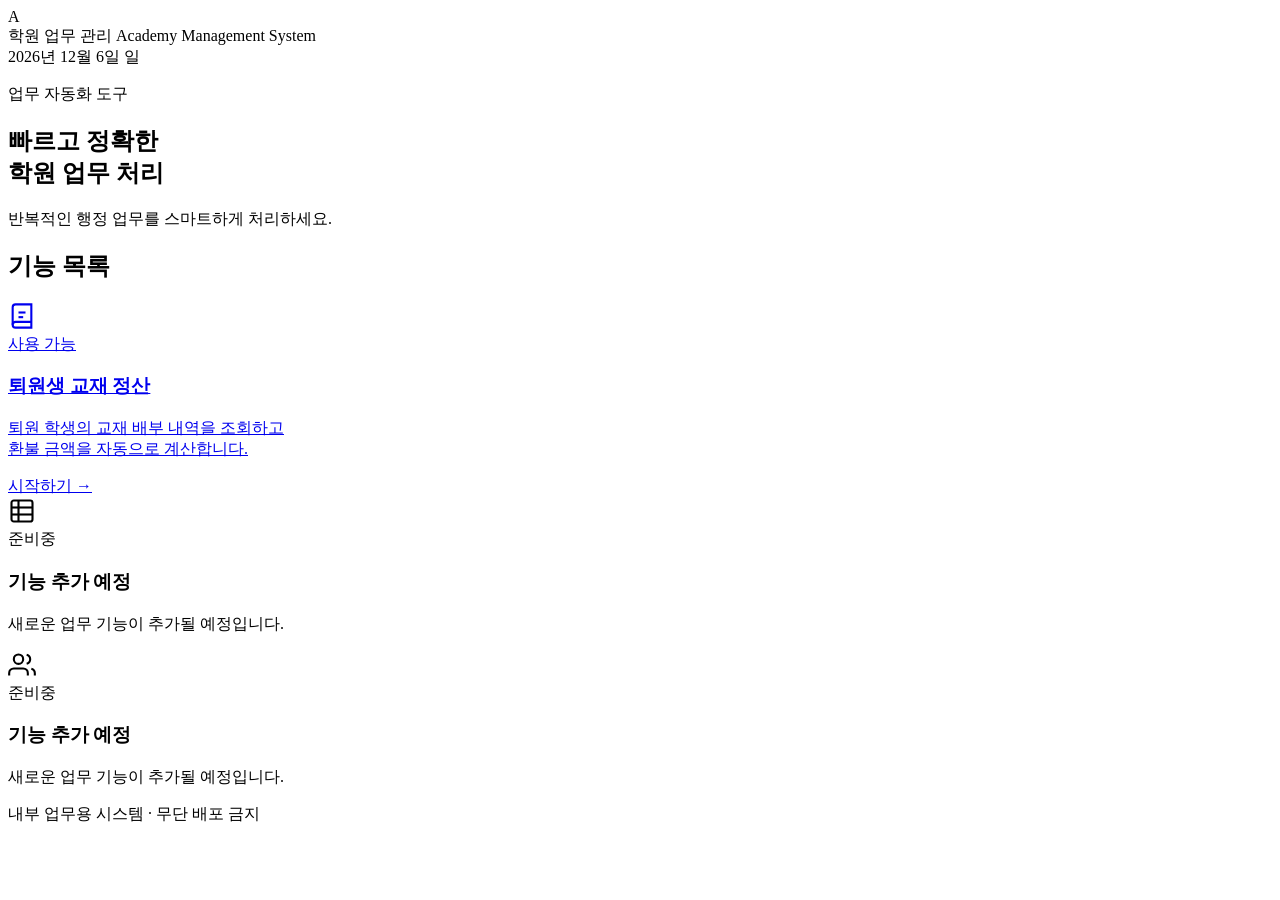
==== index.html @ 639fd19e "Rename index_1.html to index.html" ====
<!DOCTYPE html>
<html lang="ko">
<head>
  <meta charset="UTF-8">
  <meta name="viewport" content="width=device-width, initial-scale=1.0">
  <title>학원 업무 관리 시스템</title>
  <link rel="stylesheet" href="css/style.css">
  <link href="https://fonts.googleapis.com/css2?family=Noto+Sans+KR:wght@300;400;500;700&family=Playfair+Display:wght@700&display=swap" rel="stylesheet">
</head>
<body class="landing-body">

  <div class="bg-grid"></div>

  <header class="main-header">
    <div class="header-inner">
      <div class="logo">
        <div class="logo-mark">A</div>
        <div class="logo-text-wrap">
          <span class="logo-title">학원 업무 관리</span>
          <span class="logo-sub">Academy Management System</span>
        </div>
      </div>
      <div class="header-right">
        <span class="header-date" id="currentDate"></span>
      </div>
    </div>
  </header>

  <main class="landing-main">
    <section class="hero">
      <p class="hero-eyebrow">업무 자동화 도구</p>
      <h1 class="hero-title">빠르고 정확한<br>학원 업무 처리</h1>
      <p class="hero-desc">반복적인 행정 업무를 스마트하게 처리하세요.</p>
    </section>

    <section class="features-section">
      <h2 class="section-label">기능 목록</h2>
      <div class="features-grid">

        <!-- 퇴원생 교재 정산 -->
        <a href="settlement.html" class="feature-card">
          <div class="card-accent"></div>
          <div class="card-header">
            <div class="card-icon-wrap">
              <svg width="28" height="28" viewBox="0 0 24 24" fill="none" stroke="currentColor" stroke-width="1.8">
                <path d="M4 19.5A2.5 2.5 0 0 1 6.5 17H20"/>
                <path d="M6.5 2H20v20H6.5A2.5 2.5 0 0 1 4 19.5v-15A2.5 2.5 0 0 1 6.5 2z"/>
                <line x1="9" y1="9" x2="15" y2="9"/>
                <line x1="9" y1="13" x2="13" y2="13"/>
              </svg>
            </div>
            <span class="card-status active">사용 가능</span>
          </div>
          <div class="card-body">
            <h3 class="card-title">퇴원생 교재 정산</h3>
            <p class="card-desc">퇴원 학생의 교재 배부 내역을 조회하고<br>환불 금액을 자동으로 계산합니다.</p>
          </div>
          <div class="card-footer">
            <span class="card-link">시작하기 <span class="arrow">→</span></span>
          </div>
        </a>

        <!-- Coming Soon 1 -->
        <div class="feature-card disabled">
          <div class="card-header">
            <div class="card-icon-wrap muted">
              <svg width="28" height="28" viewBox="0 0 24 24" fill="none" stroke="currentColor" stroke-width="1.8">
                <rect x="3" y="3" width="18" height="18" rx="2" ry="2"/>
                <line x1="3" y1="9" x2="21" y2="9"/>
                <line x1="3" y1="15" x2="21" y2="15"/>
                <line x1="9" y1="3" x2="9" y2="21"/>
              </svg>
            </div>
            <span class="card-status coming">준비중</span>
          </div>
          <div class="card-body">
            <h3 class="card-title muted">기능 추가 예정</h3>
            <p class="card-desc muted">새로운 업무 기능이 추가될 예정입니다.</p>
          </div>
        </div>

        <!-- Coming Soon 2 -->
        <div class="feature-card disabled">
          <div class="card-header">
            <div class="card-icon-wrap muted">
              <svg width="28" height="28" viewBox="0 0 24 24" fill="none" stroke="currentColor" stroke-width="1.8">
                <path d="M17 21v-2a4 4 0 0 0-4-4H5a4 4 0 0 0-4 4v2"/>
                <circle cx="9" cy="7" r="4"/>
                <path d="M23 21v-2a4 4 0 0 0-3-3.87"/>
                <path d="M16 3.13a4 4 0 0 1 0 7.75"/>
              </svg>
            </div>
            <span class="card-status coming">준비중</span>
          </div>
          <div class="card-body">
            <h3 class="card-title muted">기능 추가 예정</h3>
            <p class="card-desc muted">새로운 업무 기능이 추가될 예정입니다.</p>
          </div>
        </div>

      </div>
    </section>
  </main>

  <footer class="main-footer">
    <p>내부 업무용 시스템 · 무단 배포 금지</p>
  </footer>

  <script>
    const now = new Date();
    document.getElementById('currentDate').textContent =
      now.toLocaleDateString('ko-KR', { year: 'numeric', month: 'long', day: 'numeric', weekday: 'short' });
  </script>
</body>
</html>
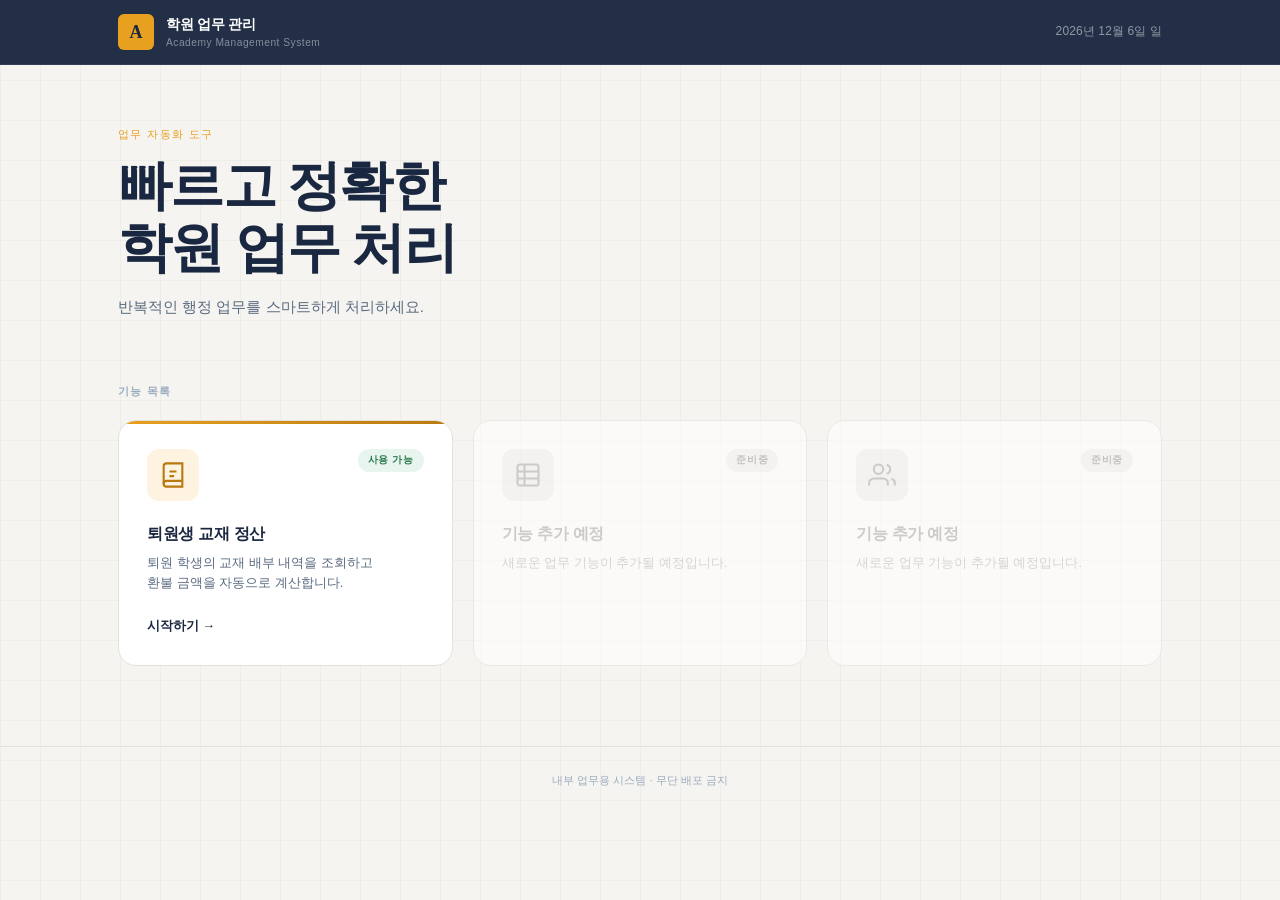
==== commit c98b5940: "Update index.html" ====
--- a/index.html
+++ b/index.html
@@ -4,7 +4,7 @@
   <meta charset="UTF-8">
   <meta name="viewport" content="width=device-width, initial-scale=1.0">
   <title>학원 업무 관리 시스템</title>
-  <link rel="stylesheet" href="css/style.css">
+  <link rel="stylesheet" href="style.css">
   <link href="https://fonts.googleapis.com/css2?family=Noto+Sans+KR:wght@300;400;500;700&family=Playfair+Display:wght@700&display=swap" rel="stylesheet">
 </head>
 <body class="landing-body">
--- a/style.css
+++ b/style.css
@@ -0,0 +1,825 @@
+/* ─────────────────────────────────────────
+   CSS Variables & Reset
+───────────────────────────────────────── */
+:root {
+  --bg:          #f5f4f0;
+  --surface:     #ffffff;
+  --border:      #e2e0da;
+  --border-dark: #c8c5bc;
+
+  --navy:        #1a2740;
+  --navy-mid:    #2e3f5c;
+  --navy-light:  #4a6080;
+
+  --amber:       #e8a020;
+  --amber-light: #fdf3e0;
+  --amber-dark:  #b87a10;
+
+  --green:       #2d7a4f;
+  --green-light: #e8f5ee;
+  --red:         #c0392b;
+  --red-light:   #fdecea;
+
+  --text-primary:   #1a2740;
+  --text-secondary: #5a6a80;
+  --text-muted:     #9aacbf;
+
+  --radius-sm: 6px;
+  --radius:    12px;
+  --radius-lg: 18px;
+
+  --shadow-sm: 0 1px 4px rgba(26,39,64,0.07);
+  --shadow:    0 4px 16px rgba(26,39,64,0.10);
+  --shadow-lg: 0 8px 32px rgba(26,39,64,0.14);
+
+  --font-body:    'Noto Sans KR', sans-serif;
+  --font-display: 'Playfair Display', Georgia, serif;
+}
+
+*, *::before, *::after { box-sizing: border-box; margin: 0; padding: 0; }
+
+html { font-size: 15px; }
+
+body {
+  font-family: var(--font-body);
+  background: var(--bg);
+  color: var(--text-primary);
+  line-height: 1.6;
+  min-height: 100vh;
+}
+
+a { text-decoration: none; color: inherit; }
+
+/* ─────────────────────────────────────────
+   BG Grid Pattern
+───────────────────────────────────────── */
+.bg-grid {
+  position: fixed;
+  inset: 0;
+  pointer-events: none;
+  z-index: 0;
+  background-image:
+    linear-gradient(rgba(26,39,64,0.03) 1px, transparent 1px),
+    linear-gradient(90deg, rgba(26,39,64,0.03) 1px, transparent 1px);
+  background-size: 40px 40px;
+}
+
+/* ─────────────────────────────────────────
+   Header
+───────────────────────────────────────── */
+.main-header {
+  position: sticky;
+  top: 0;
+  z-index: 100;
+  background: rgba(26,39,64,0.96);
+  backdrop-filter: blur(12px);
+  border-bottom: 1px solid rgba(255,255,255,0.08);
+}
+
+.header-inner {
+  max-width: 1100px;
+  margin: 0 auto;
+  padding: 0 28px;
+  height: 64px;
+  display: flex;
+  align-items: center;
+  justify-content: space-between;
+}
+
+.logo { display: flex; align-items: center; gap: 12px; }
+
+.logo-mark {
+  width: 36px; height: 36px;
+  background: var(--amber);
+  border-radius: var(--radius-sm);
+  display: flex; align-items: center; justify-content: center;
+  font-family: var(--font-display);
+  font-size: 18px;
+  font-weight: 700;
+  color: var(--navy);
+  flex-shrink: 0;
+}
+
+.logo-title {
+  font-size: 0.95rem;
+  font-weight: 700;
+  color: #fff;
+  letter-spacing: -0.02em;
+  display: block;
+}
+
+.logo-sub {
+  font-size: 0.68rem;
+  color: rgba(255,255,255,0.45);
+  letter-spacing: 0.05em;
+  display: block;
+  margin-top: -1px;
+}
+
+.header-date {
+  font-size: 0.8rem;
+  color: rgba(255,255,255,0.5);
+  letter-spacing: 0.01em;
+}
+
+.header-right { display: flex; align-items: center; gap: 16px; }
+
+.btn-back {
+  display: flex;
+  align-items: center;
+  gap: 6px;
+  padding: 7px 14px;
+  border-radius: var(--radius-sm);
+  background: rgba(255,255,255,0.08);
+  color: rgba(255,255,255,0.7);
+  font-size: 0.8rem;
+  font-family: var(--font-body);
+  border: none;
+  cursor: pointer;
+  transition: background 0.2s, color 0.2s;
+}
+.btn-back:hover { background: rgba(255,255,255,0.14); color: #fff; }
+
+/* ─────────────────────────────────────────
+   Landing Page
+───────────────────────────────────────── */
+.landing-body { background: var(--bg); }
+
+.landing-main {
+  position: relative;
+  z-index: 1;
+  max-width: 1100px;
+  margin: 0 auto;
+  padding: 60px 28px 80px;
+}
+
+/* Hero */
+.hero { margin-bottom: 64px; }
+
+.hero-eyebrow {
+  font-size: 0.75rem;
+  font-weight: 500;
+  letter-spacing: 0.12em;
+  text-transform: uppercase;
+  color: var(--amber);
+  margin-bottom: 12px;
+}
+
+.hero-title {
+  font-family: var(--font-display);
+  font-size: clamp(2.4rem, 5vw, 3.6rem);
+  font-weight: 700;
+  line-height: 1.15;
+  color: var(--navy);
+  letter-spacing: -0.03em;
+  margin-bottom: 16px;
+}
+
+.hero-desc {
+  font-size: 1rem;
+  color: var(--text-secondary);
+  font-weight: 300;
+}
+
+/* Features */
+.section-label {
+  font-size: 0.72rem;
+  font-weight: 700;
+  letter-spacing: 0.12em;
+  text-transform: uppercase;
+  color: var(--text-muted);
+  margin-bottom: 20px;
+}
+
+.features-grid {
+  display: grid;
+  grid-template-columns: repeat(auto-fill, minmax(300px, 1fr));
+  gap: 20px;
+}
+
+.feature-card {
+  position: relative;
+  background: var(--surface);
+  border: 1px solid var(--border);
+  border-radius: var(--radius-lg);
+  padding: 28px;
+  display: flex;
+  flex-direction: column;
+  gap: 20px;
+  overflow: hidden;
+  transition: transform 0.2s, box-shadow 0.2s, border-color 0.2s;
+  cursor: pointer;
+}
+
+.feature-card:not(.disabled):hover {
+  transform: translateY(-3px);
+  box-shadow: var(--shadow-lg);
+  border-color: var(--amber);
+}
+
+.feature-card.disabled {
+  cursor: default;
+  opacity: 0.55;
+}
+
+.card-accent {
+  position: absolute;
+  top: 0; left: 0; right: 0;
+  height: 3px;
+  background: linear-gradient(90deg, var(--amber), var(--amber-dark));
+  border-radius: var(--radius-lg) var(--radius-lg) 0 0;
+}
+
+.card-header { display: flex; align-items: flex-start; justify-content: space-between; }
+
+.card-icon-wrap {
+  width: 52px; height: 52px;
+  background: var(--amber-light);
+  border-radius: var(--radius);
+  display: flex; align-items: center; justify-content: center;
+  color: var(--amber-dark);
+}
+
+.card-icon-wrap.muted { background: #f0f0f0; color: #aaa; }
+
+.card-status {
+  font-size: 0.68rem;
+  font-weight: 700;
+  letter-spacing: 0.06em;
+  text-transform: uppercase;
+  padding: 3px 10px;
+  border-radius: 20px;
+}
+
+.card-status.active { background: var(--green-light); color: var(--green); }
+.card-status.coming { background: #f0f0f0; color: #999; }
+
+.card-title {
+  font-size: 1.05rem;
+  font-weight: 700;
+  letter-spacing: -0.02em;
+  margin-bottom: 6px;
+}
+.card-title.muted { color: #aaa; }
+
+.card-desc { font-size: 0.85rem; color: var(--text-secondary); line-height: 1.6; }
+.card-desc.muted { color: #bbb; }
+
+.card-footer { margin-top: auto; }
+
+.card-link {
+  font-size: 0.85rem;
+  font-weight: 600;
+  color: var(--navy);
+}
+
+.card-link .arrow {
+  display: inline-block;
+  transition: transform 0.2s;
+}
+.feature-card:hover .arrow { transform: translateX(4px); }
+
+/* Footer */
+.main-footer {
+  position: relative; z-index: 1;
+  text-align: center;
+  padding: 24px;
+  font-size: 0.75rem;
+  color: var(--text-muted);
+  border-top: 1px solid var(--border);
+}
+
+/* ─────────────────────────────────────────
+   Settlement Page
+───────────────────────────────────────── */
+.settlement-body { background: var(--bg); }
+
+.settlement-main {
+  position: relative; z-index: 1;
+  max-width: 900px;
+  margin: 0 auto;
+  padding: 40px 28px 80px;
+}
+
+/* Page Title */
+.page-title-bar { margin-bottom: 36px; }
+.page-eyebrow {
+  font-size: 0.72rem;
+  font-weight: 700;
+  letter-spacing: 0.1em;
+  text-transform: uppercase;
+  color: var(--amber);
+  margin-bottom: 6px;
+}
+.page-title {
+  font-family: var(--font-display);
+  font-size: 1.9rem;
+  font-weight: 700;
+  letter-spacing: -0.03em;
+  color: var(--navy);
+}
+
+/* Settings Panel */
+.settings-panel {
+  background: var(--surface);
+  border: 1px solid var(--border);
+  border-radius: var(--radius);
+  margin-bottom: 28px;
+  overflow: hidden;
+}
+
+.settings-toggle {
+  width: 100%;
+  padding: 16px 20px;
+  display: flex;
+  align-items: center;
+  justify-content: space-between;
+  background: none;
+  border: none;
+  cursor: pointer;
+  font-family: var(--font-body);
+  font-size: 0.85rem;
+  font-weight: 600;
+  color: var(--text-secondary);
+  transition: background 0.15s;
+}
+.settings-toggle:hover { background: var(--bg); }
+
+.settings-toggle-icon { transition: transform 0.2s; }
+.settings-toggle.open .settings-toggle-icon { transform: rotate(180deg); }
+
+.settings-body {
+  padding: 20px;
+  border-top: 1px solid var(--border);
+  display: none;
+}
+.settings-body.open { display: block; }
+
+.settings-hint {
+  font-size: 0.8rem;
+  color: var(--text-muted);
+  margin-bottom: 12px;
+  line-height: 1.5;
+}
+
+.settings-hint a { color: var(--amber-dark); text-decoration: underline; }
+
+.input-group { display: flex; gap: 10px; }
+
+.input-full {
+  flex: 1;
+  padding: 10px 14px;
+  border: 1px solid var(--border);
+  border-radius: var(--radius-sm);
+  font-family: var(--font-body);
+  font-size: 0.85rem;
+  color: var(--text-primary);
+  background: var(--bg);
+  transition: border-color 0.15s;
+}
+.input-full:focus { outline: none; border-color: var(--amber); }
+
+.conn-status {
+  display: flex;
+  align-items: center;
+  gap: 6px;
+  margin-top: 10px;
+  font-size: 0.78rem;
+}
+
+.conn-dot {
+  width: 7px; height: 7px;
+  border-radius: 50%;
+  background: #ccc;
+}
+.conn-dot.connected { background: var(--green); }
+.conn-dot.error { background: var(--red); }
+
+/* Search Bar */
+.search-bar {
+  background: var(--surface);
+  border: 1px solid var(--border);
+  border-radius: var(--radius);
+  padding: 24px;
+  margin-bottom: 24px;
+  display: flex;
+  gap: 12px;
+  align-items: flex-end;
+}
+
+.form-field { flex: 1; }
+.form-label {
+  display: block;
+  font-size: 0.78rem;
+  font-weight: 600;
+  color: var(--text-secondary);
+  letter-spacing: 0.04em;
+  margin-bottom: 7px;
+}
+
+.input-main {
+  width: 100%;
+  padding: 12px 16px;
+  border: 1.5px solid var(--border);
+  border-radius: var(--radius-sm);
+  font-family: var(--font-body);
+  font-size: 1rem;
+  color: var(--text-primary);
+  background: var(--bg);
+  transition: border-color 0.15s, box-shadow 0.15s;
+}
+.input-main:focus {
+  outline: none;
+  border-color: var(--amber);
+  box-shadow: 0 0 0 3px rgba(232,160,32,0.15);
+}
+
+/* Buttons */
+.btn {
+  padding: 12px 22px;
+  border: none;
+  border-radius: var(--radius-sm);
+  font-family: var(--font-body);
+  font-size: 0.9rem;
+  font-weight: 600;
+  cursor: pointer;
+  transition: all 0.15s;
+  white-space: nowrap;
+}
+
+.btn-primary {
+  background: var(--navy);
+  color: #fff;
+}
+.btn-primary:hover { background: var(--navy-mid); }
+.btn-primary:disabled { background: #ccc; cursor: not-allowed; }
+
+.btn-amber {
+  background: var(--amber);
+  color: var(--navy);
+}
+.btn-amber:hover { background: var(--amber-dark); color: #fff; }
+
+.btn-outline {
+  background: transparent;
+  color: var(--navy);
+  border: 1.5px solid var(--border-dark);
+}
+.btn-outline:hover { border-color: var(--navy); background: var(--bg); }
+
+.btn-sm { padding: 7px 14px; font-size: 0.8rem; }
+.btn-icon { display: flex; align-items: center; gap: 6px; }
+
+/* Student Info Card */
+.student-card {
+  background: var(--surface);
+  border: 1px solid var(--border);
+  border-radius: var(--radius);
+  padding: 20px 24px;
+  margin-bottom: 24px;
+  display: none;
+}
+
+.student-card.visible { display: block; }
+
+.student-card-header {
+  display: flex;
+  align-items: center;
+  justify-content: space-between;
+  margin-bottom: 16px;
+}
+
+.student-card-title {
+  font-size: 0.78rem;
+  font-weight: 700;
+  letter-spacing: 0.08em;
+  text-transform: uppercase;
+  color: var(--text-muted);
+}
+
+.student-info-grid {
+  display: grid;
+  grid-template-columns: repeat(auto-fill, minmax(130px, 1fr));
+  gap: 12px;
+}
+
+.info-item { }
+
+.info-label {
+  font-size: 0.7rem;
+  font-weight: 600;
+  color: var(--text-muted);
+  letter-spacing: 0.05em;
+  margin-bottom: 3px;
+}
+
+.info-value {
+  font-size: 0.95rem;
+  font-weight: 600;
+  color: var(--navy);
+}
+
+.info-value.empty { color: var(--text-muted); font-weight: 400; font-style: italic; }
+
+/* Textbook Table Section */
+.section-card {
+  background: var(--surface);
+  border: 1px solid var(--border);
+  border-radius: var(--radius);
+  margin-bottom: 24px;
+  overflow: hidden;
+  display: none;
+}
+
+.section-card.visible { display: block; }
+
+.section-card-header {
+  padding: 18px 24px;
+  border-bottom: 1px solid var(--border);
+  display: flex;
+  align-items: center;
+  justify-content: space-between;
+  background: #fafaf8;
+}
+
+.section-card-title {
+  font-size: 0.9rem;
+  font-weight: 700;
+  color: var(--navy);
+  display: flex;
+  align-items: center;
+  gap: 8px;
+}
+
+.count-badge {
+  display: inline-flex;
+  align-items: center;
+  justify-content: center;
+  min-width: 22px;
+  height: 22px;
+  padding: 0 7px;
+  background: var(--navy);
+  color: #fff;
+  border-radius: 20px;
+  font-size: 0.72rem;
+  font-weight: 700;
+}
+
+/* Table */
+.table-wrap { overflow-x: auto; }
+
+.data-table {
+  width: 100%;
+  border-collapse: collapse;
+  font-size: 0.85rem;
+}
+
+.data-table th {
+  padding: 10px 14px;
+  text-align: left;
+  font-size: 0.72rem;
+  font-weight: 700;
+  letter-spacing: 0.06em;
+  text-transform: uppercase;
+  color: var(--text-muted);
+  background: #fafaf8;
+  border-bottom: 1px solid var(--border);
+  white-space: nowrap;
+}
+
+.data-table td {
+  padding: 12px 14px;
+  border-bottom: 1px solid var(--border);
+  vertical-align: middle;
+}
+
+.data-table tr:last-child td { border-bottom: none; }
+
+.data-table tr.flagged { background: var(--red-light); }
+
+.flag-checkbox {
+  width: 16px; height: 16px;
+  cursor: pointer;
+  accent-color: var(--red);
+}
+
+.price-cell { font-weight: 600; color: var(--navy); }
+.date-cell { color: var(--text-secondary); font-size: 0.8rem; }
+.code-cell { color: var(--text-muted); font-family: monospace; font-size: 0.8rem; }
+
+.note-input {
+  width: 100%;
+  padding: 5px 8px;
+  border: 1px solid var(--border);
+  border-radius: 4px;
+  font-family: var(--font-body);
+  font-size: 0.8rem;
+  background: transparent;
+  color: var(--text-secondary);
+  min-width: 120px;
+}
+.note-input:focus { outline: none; border-color: var(--amber); }
+
+/* Empty / Loading States */
+.table-placeholder {
+  padding: 48px 24px;
+  text-align: center;
+  color: var(--text-muted);
+}
+
+.table-placeholder .placeholder-icon { font-size: 2.5rem; margin-bottom: 10px; }
+.table-placeholder p { font-size: 0.85rem; }
+
+.spinner {
+  width: 28px; height: 28px;
+  border: 3px solid var(--border);
+  border-top-color: var(--navy);
+  border-radius: 50%;
+  animation: spin 0.7s linear infinite;
+  margin: 0 auto 12px;
+}
+@keyframes spin { to { transform: rotate(360deg); } }
+
+/* Summary Section */
+.summary-section {
+  background: var(--surface);
+  border: 1px solid var(--border);
+  border-radius: var(--radius);
+  padding: 24px;
+  margin-bottom: 24px;
+  display: none;
+}
+
+.summary-section.visible { display: block; }
+
+.summary-title {
+  font-size: 0.78rem;
+  font-weight: 700;
+  letter-spacing: 0.08em;
+  text-transform: uppercase;
+  color: var(--text-muted);
+  margin-bottom: 20px;
+}
+
+.summary-grid {
+  display: grid;
+  grid-template-columns: 1fr 1fr;
+  gap: 24px;
+  margin-bottom: 20px;
+}
+
+.summary-row {
+  display: flex;
+  justify-content: space-between;
+  align-items: center;
+  padding: 10px 0;
+  border-bottom: 1px solid var(--border);
+}
+
+.summary-row:last-child { border-bottom: none; }
+
+.summary-label {
+  font-size: 0.85rem;
+  color: var(--text-secondary);
+}
+
+.summary-value {
+  font-size: 0.9rem;
+  font-weight: 700;
+  color: var(--navy);
+}
+
+.summary-value.red { color: var(--red); }
+.summary-value.green { color: var(--green); }
+
+/* Refund Input Area */
+.refund-area {
+  background: var(--amber-light);
+  border: 1px solid #f0d080;
+  border-radius: var(--radius-sm);
+  padding: 16px 20px;
+}
+
+.refund-row {
+  display: flex;
+  align-items: center;
+  justify-content: space-between;
+  gap: 12px;
+}
+
+.refund-label {
+  font-size: 0.9rem;
+  font-weight: 600;
+  color: var(--navy);
+  white-space: nowrap;
+}
+
+.refund-inputs { display: flex; gap: 8px; align-items: center; }
+
+.input-money {
+  width: 150px;
+  padding: 9px 12px;
+  border: 1.5px solid #e0c060;
+  border-radius: var(--radius-sm);
+  font-family: var(--font-body);
+  font-size: 0.9rem;
+  font-weight: 600;
+  color: var(--navy);
+  background: #fff;
+  text-align: right;
+}
+.input-money:focus { outline: none; border-color: var(--amber); }
+
+.total-box {
+  margin-top: 16px;
+  padding: 16px 20px;
+  background: var(--navy);
+  border-radius: var(--radius-sm);
+  display: flex;
+  justify-content: space-between;
+  align-items: center;
+}
+
+.total-label { font-size: 0.9rem; font-weight: 600; color: rgba(255,255,255,0.7); }
+.total-value { font-size: 1.3rem; font-weight: 700; color: #fff; }
+
+/* Action Bar */
+.action-bar {
+  display: flex;
+  gap: 12px;
+  justify-content: flex-end;
+  flex-wrap: wrap;
+  display: none;
+}
+
+.action-bar.visible { display: flex; }
+
+/* Messages */
+.toast {
+  position: fixed;
+  bottom: 28px;
+  left: 50%;
+  transform: translateX(-50%) translateY(10px);
+  background: var(--navy);
+  color: #fff;
+  padding: 12px 22px;
+  border-radius: var(--radius);
+  font-size: 0.85rem;
+  opacity: 0;
+  transition: opacity 0.3s, transform 0.3s;
+  z-index: 999;
+  pointer-events: none;
+  white-space: nowrap;
+}
+
+.toast.show {
+  opacity: 1;
+  transform: translateX(-50%) translateY(0);
+}
+
+/* ─────────────────────────────────────────
+   Print Styles
+───────────────────────────────────────── */
+@media print {
+  * { -webkit-print-color-adjust: exact !important; print-color-adjust: exact !important; }
+
+  .bg-grid,
+  .main-header,
+  .settings-panel,
+  .search-bar,
+  .action-bar,
+  .flag-checkbox,
+  .note-input,
+  .refund-inputs,
+  .btn,
+  .toast { display: none !important; }
+
+  .settlement-main { padding: 0; max-width: 100%; }
+
+  .student-card,
+  .section-card,
+  .summary-section { display: block !important; box-shadow: none !important; border: 1px solid #ccc !important; }
+
+  .print-header {
+    display: block !important;
+    margin-bottom: 20px;
+  }
+
+  .data-table th, .data-table td { padding: 7px 10px; font-size: 0.8rem; }
+
+  .note-print { font-size: 0.78rem; color: #666; }
+
+  body { background: #fff; }
+}
+
+/* Print-only header */
+.print-header {
+  display: none;
+}
+
+/* Responsive */
+@media (max-width: 640px) {
+  .search-bar { flex-direction: column; }
+  .summary-grid { grid-template-columns: 1fr; }
+  .refund-row { flex-direction: column; align-items: flex-start; }
+}
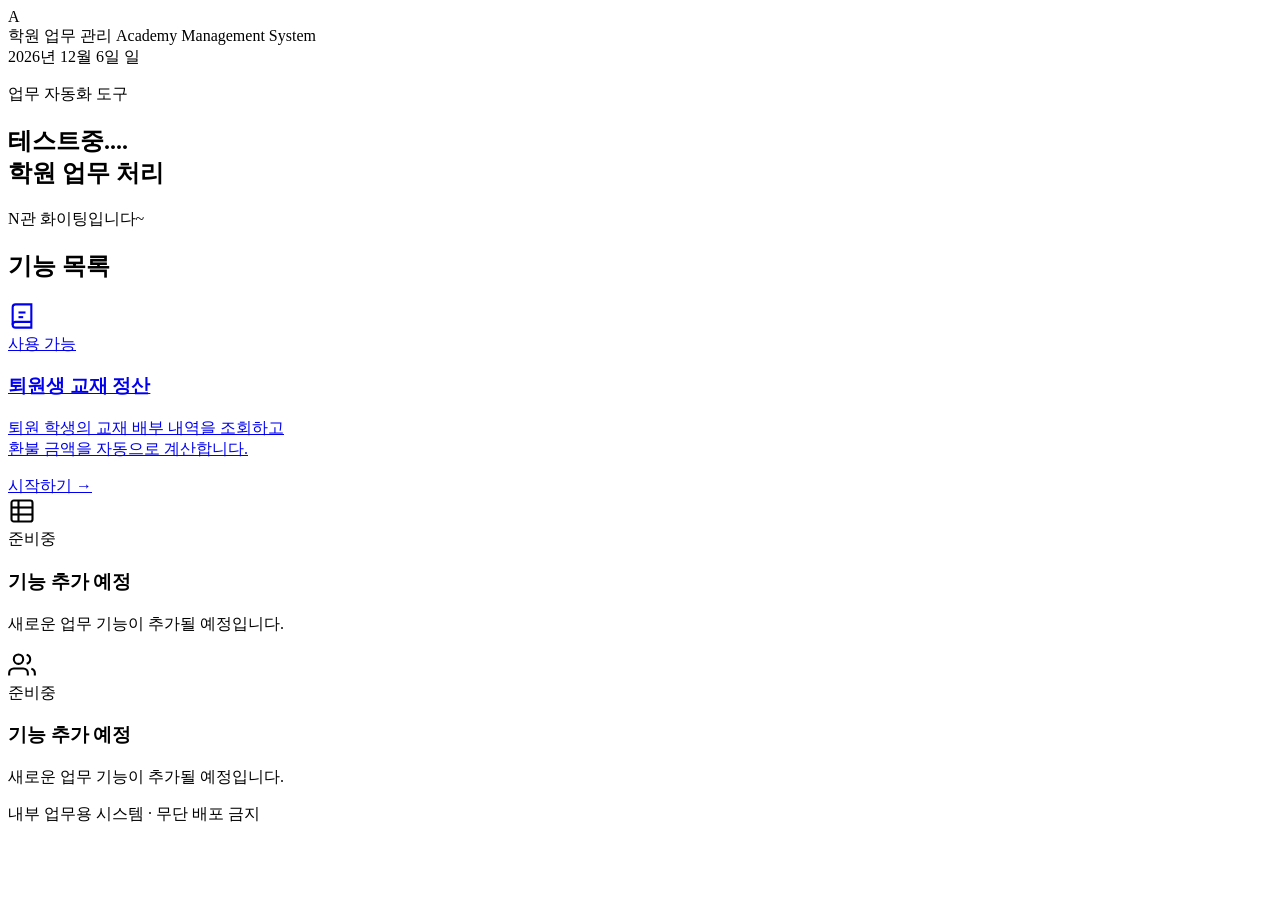
==== commit 3aea52f3: "Add files via upload" ====
--- a/index.html
+++ b/index.html
@@ -4,7 +4,7 @@
   <meta charset="UTF-8">
   <meta name="viewport" content="width=device-width, initial-scale=1.0">
   <title>학원 업무 관리 시스템</title>
-  <link rel="stylesheet" href="style.css">
+  <link rel="stylesheet" href="css/style.css">
   <link href="https://fonts.googleapis.com/css2?family=Noto+Sans+KR:wght@300;400;500;700&family=Playfair+Display:wght@700&display=swap" rel="stylesheet">
 </head>
 <body class="landing-body">
@@ -29,8 +29,8 @@
   <main class="landing-main">
     <section class="hero">
       <p class="hero-eyebrow">업무 자동화 도구</p>
-      <h1 class="hero-title">빠르고 정확한<br>학원 업무 처리</h1>
-      <p class="hero-desc">반복적인 행정 업무를 스마트하게 처리하세요.</p>
+      <h1 class="hero-title">테스트중....<br>학원 업무 처리</h1>
+      <p class="hero-desc">N관 화이팅입니다~</p>
     </section>
 
     <section class="features-section">
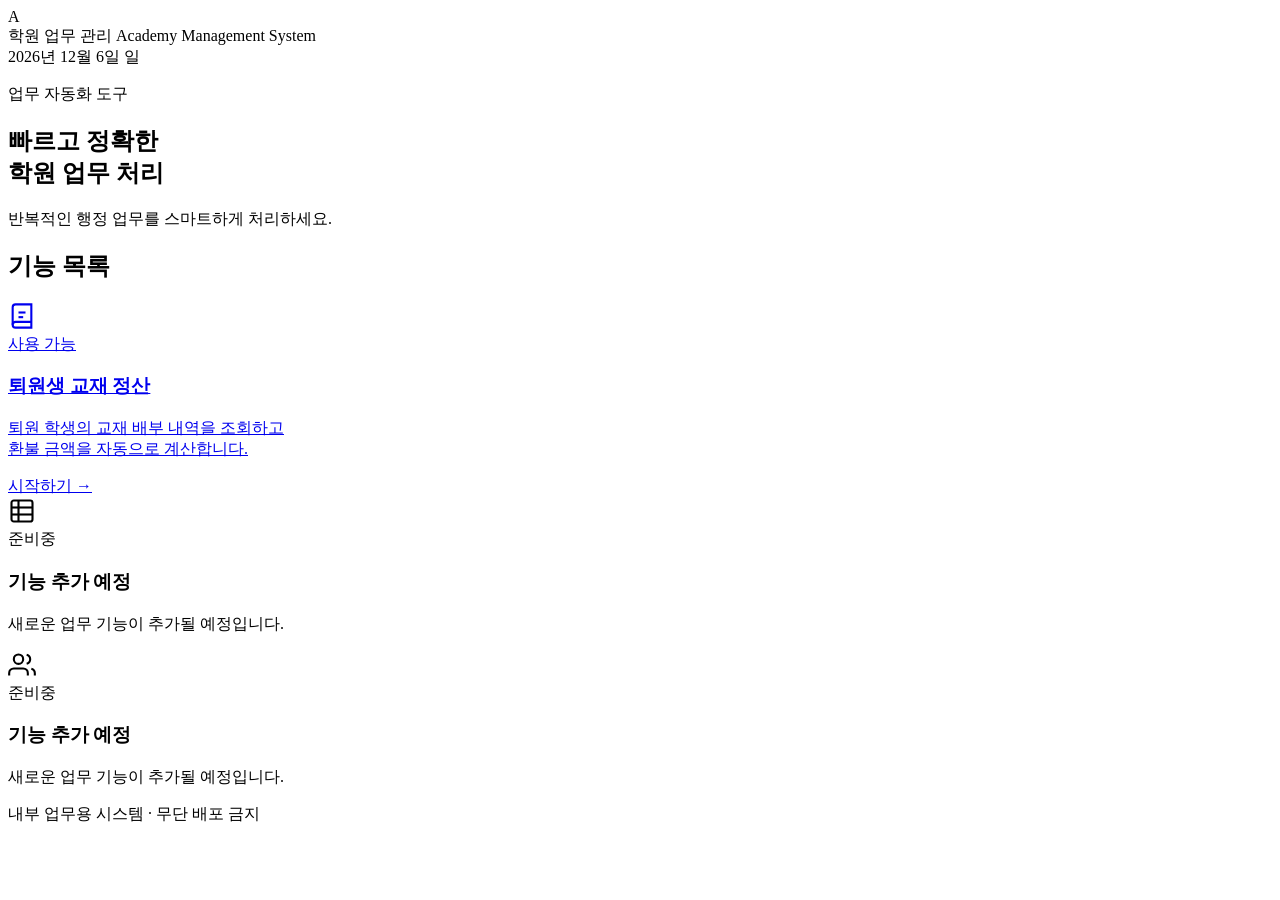
==== commit 55c25b94: "Add files via upload" ====
--- a/index.html
+++ b/index.html
@@ -29,8 +29,8 @@
   <main class="landing-main">
     <section class="hero">
       <p class="hero-eyebrow">업무 자동화 도구</p>
-      <h1 class="hero-title">테스트중....<br>학원 업무 처리</h1>
-      <p class="hero-desc">N관 화이팅입니다~</p>
+      <h1 class="hero-title">빠르고 정확한<br>학원 업무 처리</h1>
+      <p class="hero-desc">반복적인 행정 업무를 스마트하게 처리하세요.</p>
     </section>
 
     <section class="features-section">
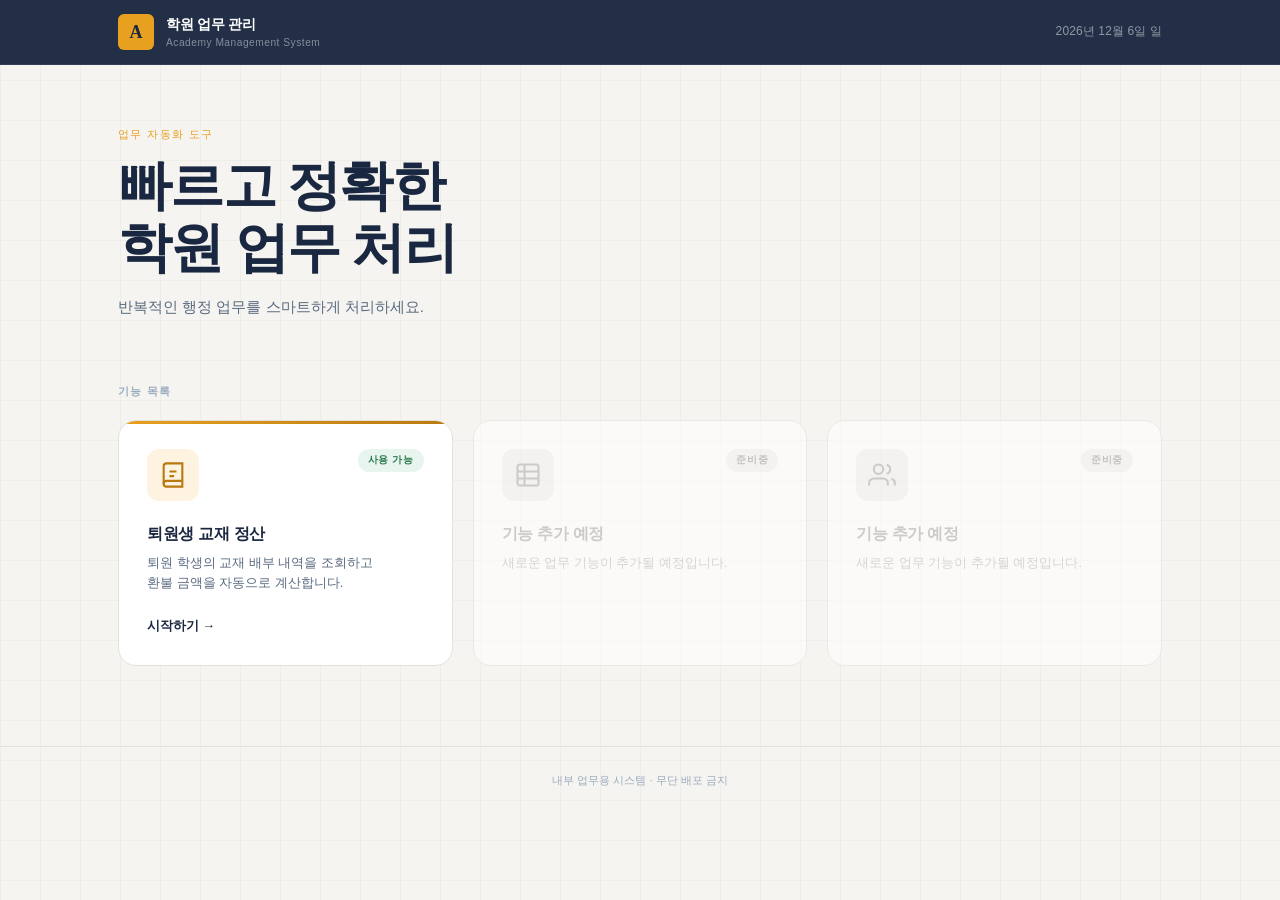
==== commit eec90a88: "Update index.html" ====
--- a/index.html
+++ b/index.html
@@ -4,7 +4,7 @@
   <meta charset="UTF-8">
   <meta name="viewport" content="width=device-width, initial-scale=1.0">
   <title>학원 업무 관리 시스템</title>
-  <link rel="stylesheet" href="css/style.css">
+  <link rel="stylesheet" href="style.css">
   <link href="https://fonts.googleapis.com/css2?family=Noto+Sans+KR:wght@300;400;500;700&family=Playfair+Display:wght@700&display=swap" rel="stylesheet">
 </head>
 <body class="landing-body">
--- a/style.css
+++ b/style.css
@@ -0,0 +1,880 @@
+/* ─────────────────────────────────────────
+   CSS Variables & Reset
+───────────────────────────────────────── */
+:root {
+  --bg:          #f5f4f0;
+  --surface:     #ffffff;
+  --border:      #e2e0da;
+  --border-dark: #c8c5bc;
+
+  --navy:        #1a2740;
+  --navy-mid:    #2e3f5c;
+  --navy-light:  #4a6080;
+
+  --amber:       #e8a020;
+  --amber-light: #fdf3e0;
+  --amber-dark:  #b87a10;
+
+  --green:       #2d7a4f;
+  --green-light: #e8f5ee;
+  --red:         #c0392b;
+  --red-light:   #fdecea;
+
+  --text-primary:   #1a2740;
+  --text-secondary: #5a6a80;
+  --text-muted:     #9aacbf;
+
+  --radius-sm: 6px;
+  --radius:    12px;
+  --radius-lg: 18px;
+
+  --shadow-sm: 0 1px 4px rgba(26,39,64,0.07);
+  --shadow:    0 4px 16px rgba(26,39,64,0.10);
+  --shadow-lg: 0 8px 32px rgba(26,39,64,0.14);
+
+  --font-body:    'Noto Sans KR', sans-serif;
+  --font-display: 'Playfair Display', Georgia, serif;
+}
+
+*, *::before, *::after { box-sizing: border-box; margin: 0; padding: 0; }
+
+html { font-size: 15px; }
+
+body {
+  font-family: var(--font-body);
+  background: var(--bg);
+  color: var(--text-primary);
+  line-height: 1.6;
+  min-height: 100vh;
+}
+
+a { text-decoration: none; color: inherit; }
+
+/* ─────────────────────────────────────────
+   BG Grid Pattern
+───────────────────────────────────────── */
+.bg-grid {
+  position: fixed;
+  inset: 0;
+  pointer-events: none;
+  z-index: 0;
+  background-image:
+    linear-gradient(rgba(26,39,64,0.03) 1px, transparent 1px),
+    linear-gradient(90deg, rgba(26,39,64,0.03) 1px, transparent 1px);
+  background-size: 40px 40px;
+}
+
+/* ─────────────────────────────────────────
+   Header
+───────────────────────────────────────── */
+.main-header {
+  position: sticky;
+  top: 0;
+  z-index: 100;
+  background: rgba(26,39,64,0.96);
+  backdrop-filter: blur(12px);
+  border-bottom: 1px solid rgba(255,255,255,0.08);
+}
+
+.header-inner {
+  max-width: 1100px;
+  margin: 0 auto;
+  padding: 0 28px;
+  height: 64px;
+  display: flex;
+  align-items: center;
+  justify-content: space-between;
+}
+
+.logo { display: flex; align-items: center; gap: 12px; }
+
+.logo-mark {
+  width: 36px; height: 36px;
+  background: var(--amber);
+  border-radius: var(--radius-sm);
+  display: flex; align-items: center; justify-content: center;
+  font-family: var(--font-display);
+  font-size: 18px;
+  font-weight: 700;
+  color: var(--navy);
+  flex-shrink: 0;
+}
+
+.logo-title {
+  font-size: 0.95rem;
+  font-weight: 700;
+  color: #fff;
+  letter-spacing: -0.02em;
+  display: block;
+}
+
+.logo-sub {
+  font-size: 0.68rem;
+  color: rgba(255,255,255,0.45);
+  letter-spacing: 0.05em;
+  display: block;
+  margin-top: -1px;
+}
+
+.header-date {
+  font-size: 0.8rem;
+  color: rgba(255,255,255,0.5);
+  letter-spacing: 0.01em;
+}
+
+.header-right { display: flex; align-items: center; gap: 16px; }
+
+.btn-back {
+  display: flex;
+  align-items: center;
+  gap: 6px;
+  padding: 7px 14px;
+  border-radius: var(--radius-sm);
+  background: rgba(255,255,255,0.08);
+  color: rgba(255,255,255,0.7);
+  font-size: 0.8rem;
+  font-family: var(--font-body);
+  border: none;
+  cursor: pointer;
+  transition: background 0.2s, color 0.2s;
+}
+.btn-back:hover { background: rgba(255,255,255,0.14); color: #fff; }
+
+/* ─────────────────────────────────────────
+   Landing Page
+───────────────────────────────────────── */
+.landing-body { background: var(--bg); }
+
+.landing-main {
+  position: relative;
+  z-index: 1;
+  max-width: 1100px;
+  margin: 0 auto;
+  padding: 60px 28px 80px;
+}
+
+/* Hero */
+.hero { margin-bottom: 64px; }
+
+.hero-eyebrow {
+  font-size: 0.75rem;
+  font-weight: 500;
+  letter-spacing: 0.12em;
+  text-transform: uppercase;
+  color: var(--amber);
+  margin-bottom: 12px;
+}
+
+.hero-title {
+  font-family: var(--font-display);
+  font-size: clamp(2.4rem, 5vw, 3.6rem);
+  font-weight: 700;
+  line-height: 1.15;
+  color: var(--navy);
+  letter-spacing: -0.03em;
+  margin-bottom: 16px;
+}
+
+.hero-desc {
+  font-size: 1rem;
+  color: var(--text-secondary);
+  font-weight: 300;
+}
+
+/* Features */
+.section-label {
+  font-size: 0.72rem;
+  font-weight: 700;
+  letter-spacing: 0.12em;
+  text-transform: uppercase;
+  color: var(--text-muted);
+  margin-bottom: 20px;
+}
+
+.features-grid {
+  display: grid;
+  grid-template-columns: repeat(auto-fill, minmax(300px, 1fr));
+  gap: 20px;
+}
+
+.feature-card {
+  position: relative;
+  background: var(--surface);
+  border: 1px solid var(--border);
+  border-radius: var(--radius-lg);
+  padding: 28px;
+  display: flex;
+  flex-direction: column;
+  gap: 20px;
+  overflow: hidden;
+  transition: transform 0.2s, box-shadow 0.2s, border-color 0.2s;
+  cursor: pointer;
+}
+
+.feature-card:not(.disabled):hover {
+  transform: translateY(-3px);
+  box-shadow: var(--shadow-lg);
+  border-color: var(--amber);
+}
+
+.feature-card.disabled {
+  cursor: default;
+  opacity: 0.55;
+}
+
+.card-accent {
+  position: absolute;
+  top: 0; left: 0; right: 0;
+  height: 3px;
+  background: linear-gradient(90deg, var(--amber), var(--amber-dark));
+  border-radius: var(--radius-lg) var(--radius-lg) 0 0;
+}
+
+.card-header { display: flex; align-items: flex-start; justify-content: space-between; }
+
+.card-icon-wrap {
+  width: 52px; height: 52px;
+  background: var(--amber-light);
+  border-radius: var(--radius);
+  display: flex; align-items: center; justify-content: center;
+  color: var(--amber-dark);
+}
+
+.card-icon-wrap.muted { background: #f0f0f0; color: #aaa; }
+
+.card-status {
+  font-size: 0.68rem;
+  font-weight: 700;
+  letter-spacing: 0.06em;
+  text-transform: uppercase;
+  padding: 3px 10px;
+  border-radius: 20px;
+}
+
+.card-status.active { background: var(--green-light); color: var(--green); }
+.card-status.coming { background: #f0f0f0; color: #999; }
+
+.card-title {
+  font-size: 1.05rem;
+  font-weight: 700;
+  letter-spacing: -0.02em;
+  margin-bottom: 6px;
+}
+.card-title.muted { color: #aaa; }
+
+.card-desc { font-size: 0.85rem; color: var(--text-secondary); line-height: 1.6; }
+.card-desc.muted { color: #bbb; }
+
+.card-footer { margin-top: auto; }
+
+.card-link {
+  font-size: 0.85rem;
+  font-weight: 600;
+  color: var(--navy);
+}
+
+.card-link .arrow {
+  display: inline-block;
+  transition: transform 0.2s;
+}
+.feature-card:hover .arrow { transform: translateX(4px); }
+
+/* Footer */
+.main-footer {
+  position: relative; z-index: 1;
+  text-align: center;
+  padding: 24px;
+  font-size: 0.75rem;
+  color: var(--text-muted);
+  border-top: 1px solid var(--border);
+}
+
+/* ─────────────────────────────────────────
+   Settlement Page
+───────────────────────────────────────── */
+.settlement-body { background: var(--bg); }
+
+.settlement-main {
+  position: relative; z-index: 1;
+  max-width: 990px;
+  margin: 0 auto;
+  padding: 40px 28px 80px;
+}
+
+/* Page Title */
+.page-title-bar { margin-bottom: 36px; }
+.page-eyebrow {
+  font-size: 0.72rem;
+  font-weight: 700;
+  letter-spacing: 0.1em;
+  text-transform: uppercase;
+  color: var(--amber);
+  margin-bottom: 6px;
+}
+.page-title {
+  font-family: var(--font-display);
+  font-size: 1.9rem;
+  font-weight: 700;
+  letter-spacing: -0.03em;
+  color: var(--navy);
+}
+
+/* Settings Panel */
+.settings-panel {
+  background: var(--surface);
+  border: 1px solid var(--border);
+  border-radius: var(--radius);
+  margin-bottom: 28px;
+  overflow: hidden;
+}
+
+.settings-toggle {
+  width: 100%;
+  padding: 16px 20px;
+  display: flex;
+  align-items: center;
+  justify-content: space-between;
+  background: none;
+  border: none;
+  cursor: pointer;
+  font-family: var(--font-body);
+  font-size: 0.85rem;
+  font-weight: 600;
+  color: var(--text-secondary);
+  transition: background 0.15s;
+}
+.settings-toggle:hover { background: var(--bg); }
+
+.settings-toggle-icon { transition: transform 0.2s; }
+.settings-toggle.open .settings-toggle-icon { transform: rotate(180deg); }
+
+.settings-body {
+  padding: 20px;
+  border-top: 1px solid var(--border);
+  display: none;
+}
+.settings-body.open { display: block; }
+
+.settings-hint {
+  font-size: 0.8rem;
+  color: var(--text-muted);
+  margin-bottom: 12px;
+  line-height: 1.5;
+}
+
+.settings-hint a { color: var(--amber-dark); text-decoration: underline; }
+
+.input-group { display: flex; gap: 10px; }
+
+.input-full {
+  flex: 1;
+  padding: 10px 14px;
+  border: 1px solid var(--border);
+  border-radius: var(--radius-sm);
+  font-family: var(--font-body);
+  font-size: 0.85rem;
+  color: var(--text-primary);
+  background: var(--bg);
+  transition: border-color 0.15s;
+}
+.input-full:focus { outline: none; border-color: var(--amber); }
+
+.conn-status {
+  display: flex;
+  align-items: center;
+  gap: 6px;
+  margin-top: 10px;
+  font-size: 0.78rem;
+}
+
+.conn-dot {
+  width: 7px; height: 7px;
+  border-radius: 50%;
+  background: #ccc;
+}
+.conn-dot.connected { background: var(--green); }
+.conn-dot.error { background: var(--red); }
+
+/* Search Bar */
+.search-bar {
+  background: var(--surface);
+  border: 1px solid var(--border);
+  border-radius: var(--radius);
+  padding: 24px;
+  margin-bottom: 24px;
+  display: flex;
+  gap: 12px;
+  align-items: flex-end;
+}
+
+.form-field { flex: 1; }
+.form-label {
+  display: block;
+  font-size: 0.78rem;
+  font-weight: 600;
+  color: var(--text-secondary);
+  letter-spacing: 0.04em;
+  margin-bottom: 7px;
+}
+
+.input-main {
+  width: 100%;
+  padding: 12px 16px;
+  border: 1.5px solid var(--border);
+  border-radius: var(--radius-sm);
+  font-family: var(--font-body);
+  font-size: 1rem;
+  color: var(--text-primary);
+  background: var(--bg);
+  transition: border-color 0.15s, box-shadow 0.15s;
+}
+.input-main:focus {
+  outline: none;
+  border-color: var(--amber);
+  box-shadow: 0 0 0 3px rgba(232,160,32,0.15);
+}
+
+/* Buttons */
+.btn {
+  padding: 12px 22px;
+  border: none;
+  border-radius: var(--radius-sm);
+  font-family: var(--font-body);
+  font-size: 0.9rem;
+  font-weight: 600;
+  cursor: pointer;
+  transition: all 0.15s;
+  white-space: nowrap;
+}
+
+.btn-primary {
+  background: var(--navy);
+  color: #fff;
+}
+.btn-primary:hover { background: var(--navy-mid); }
+.btn-primary:disabled { background: #ccc; cursor: not-allowed; }
+
+.btn-amber {
+  background: var(--amber);
+  color: var(--navy);
+}
+.btn-amber:hover { background: var(--amber-dark); color: #fff; }
+
+.btn-outline {
+  background: transparent;
+  color: var(--navy);
+  border: 1.5px solid var(--border-dark);
+}
+.btn-outline:hover { border-color: var(--navy); background: var(--bg); }
+
+.btn-sm { padding: 7px 14px; font-size: 0.8rem; }
+.btn-icon { display: flex; align-items: center; gap: 6px; }
+
+/* Student Info Card */
+.student-card {
+  background: var(--surface);
+  border: 1px solid var(--border);
+  border-radius: var(--radius);
+  padding: 20px 24px;
+  margin-bottom: 24px;
+  display: none;
+}
+
+.student-card.visible { display: block; }
+
+.student-card-header {
+  display: flex;
+  align-items: center;
+  justify-content: space-between;
+  margin-bottom: 16px;
+}
+
+.student-card-title {
+  font-size: 0.78rem;
+  font-weight: 700;
+  letter-spacing: 0.08em;
+  text-transform: uppercase;
+  color: var(--text-muted);
+}
+
+.student-info-grid {
+  display: grid;
+  grid-template-columns: repeat(auto-fill, minmax(130px, 1fr));
+  gap: 12px;
+}
+
+.info-item { }
+
+.info-label {
+  font-size: 0.7rem;
+  font-weight: 600;
+  color: var(--text-muted);
+  letter-spacing: 0.05em;
+  margin-bottom: 3px;
+}
+
+.info-value {
+  font-size: 0.95rem;
+  font-weight: 600;
+  color: var(--navy);
+}
+
+.info-value.empty { color: var(--text-muted); font-weight: 400; font-style: italic; }
+
+/* Textbook Table Section */
+.section-card {
+  background: var(--surface);
+  border: 1px solid var(--border);
+  border-radius: var(--radius);
+  margin-bottom: 24px;
+  overflow: hidden;
+  display: none;
+}
+
+.section-card.visible { display: block; }
+
+.section-card-header {
+  padding: 18px 24px;
+  border-bottom: 1px solid var(--border);
+  display: flex;
+  align-items: center;
+  justify-content: space-between;
+  background: #fafaf8;
+}
+
+.section-card-title {
+  font-size: 0.9rem;
+  font-weight: 700;
+  color: var(--navy);
+  display: flex;
+  align-items: center;
+  gap: 8px;
+}
+
+.count-badge {
+  display: inline-flex;
+  align-items: center;
+  justify-content: center;
+  min-width: 22px;
+  height: 22px;
+  padding: 0 7px;
+  background: var(--navy);
+  color: #fff;
+  border-radius: 20px;
+  font-size: 0.72rem;
+  font-weight: 700;
+}
+
+/* Table */
+.table-wrap { overflow-x: auto; }
+
+.data-table {
+  width: 100%;
+  border-collapse: collapse;
+  font-size: 0.85rem;
+}
+
+.data-table th {
+  padding: 10px 12px;
+  text-align: left;
+  font-size: 0.72rem;
+  font-weight: 700;
+  letter-spacing: 0.04em;
+  color: var(--text-muted);
+  background: #fafaf8;
+  border-bottom: 1px solid var(--border);
+  white-space: nowrap;
+}
+
+.data-table td {
+  padding: 11px 12px;
+  border-bottom: 1px solid var(--border);
+  vertical-align: middle;
+  white-space: nowrap;
+}
+
+/* 교재명·비고는 줄바꿈 허용 */
+.data-table td.cell-name { white-space: normal; min-width: 180px; max-width: 280px; }
+.data-table td.cell-note { white-space: normal; min-width: 130px; }
+
+/* 컬럼 최소 너비 */
+.data-table td.date-cell  { min-width: 88px;  }
+.data-table td.code-cell  { min-width: 100px; }
+.data-table td.price-cell { min-width: 75px;  }
+
+.data-table tr:last-child td { border-bottom: none; }
+
+.data-table tr.flagged { background: var(--red-light); }
+.data-table tr.row-unchecked { opacity: 0.4; background: #f8f8f6; }
+
+.flag-checkbox {
+  width: 16px; height: 16px;
+  cursor: pointer;
+  accent-color: var(--red);
+}
+
+.price-cell { font-weight: 600; color: var(--navy); }
+.date-cell { color: var(--text-secondary); font-size: 0.8rem; }
+.code-cell { color: var(--text-muted); font-family: monospace; font-size: 0.8rem; }
+
+.note-input {
+  width: 100%;
+  padding: 5px 8px;
+  border: 1px solid var(--border);
+  border-radius: 4px;
+  font-family: var(--font-body);
+  font-size: 0.8rem;
+  background: transparent;
+  color: var(--text-secondary);
+  min-width: 120px;
+}
+.note-input:focus { outline: none; border-color: var(--amber); }
+
+/* Empty / Loading States */
+.table-placeholder {
+  padding: 48px 24px;
+  text-align: center;
+  color: var(--text-muted);
+}
+
+.table-placeholder .placeholder-icon { font-size: 2.5rem; margin-bottom: 10px; }
+.table-placeholder p { font-size: 0.85rem; }
+
+.spinner {
+  width: 28px; height: 28px;
+  border: 3px solid var(--border);
+  border-top-color: var(--navy);
+  border-radius: 50%;
+  animation: spin 0.7s linear infinite;
+  margin: 0 auto 12px;
+}
+@keyframes spin { to { transform: rotate(360deg); } }
+
+/* Summary Section */
+.summary-section {
+  background: var(--surface);
+  border: 1px solid var(--border);
+  border-radius: var(--radius);
+  padding: 24px;
+  margin-bottom: 24px;
+  display: none;
+}
+
+.summary-section.visible { display: block; }
+
+.summary-title {
+  font-size: 0.78rem;
+  font-weight: 700;
+  letter-spacing: 0.08em;
+  text-transform: uppercase;
+  color: var(--text-muted);
+  margin-bottom: 20px;
+}
+
+.summary-section-label {
+  font-size: 0.72rem;
+  font-weight: 700;
+  letter-spacing: 0.08em;
+  text-transform: uppercase;
+  color: var(--text-muted);
+  margin-bottom: 6px;
+  padding-bottom: 4px;
+  border-bottom: 1.5px solid var(--border);
+}
+
+.summary-subtotal .summary-label,
+.summary-subtotal .summary-value {
+  font-size: 0.88rem;
+}
+.summary-subtotal {
+  margin-top: 2px;
+  border-bottom: 1.5px solid var(--border);
+}
+
+.summary-grandtotal {
+  margin-top: 12px;
+  padding-top: 10px;
+  border-top: 2.5px solid var(--navy) !important;
+  border-bottom: none !important;
+}
+.summary-grandtotal .summary-label { font-size: 1rem; font-weight: 700; color: var(--navy); }
+.summary-grandtotal .summary-value { font-size: 1rem; font-weight: 700; color: var(--navy); }
+
+.summary-grid {
+  display: grid;
+  grid-template-columns: 1fr 1fr;
+  gap: 24px;
+  margin-bottom: 20px;
+}
+
+.summary-row {
+  display: flex;
+  justify-content: space-between;
+  align-items: center;
+  padding: 10px 0;
+  border-bottom: 1px solid var(--border);
+}
+
+.summary-row:last-child { border-bottom: none; }
+
+.summary-label {
+  font-size: 0.85rem;
+  color: var(--text-secondary);
+}
+
+.summary-value {
+  font-size: 0.9rem;
+  font-weight: 700;
+  color: var(--navy);
+}
+
+.summary-value.red { color: var(--red); }
+.summary-value.green { color: var(--green); }
+
+/* Refund Input Area */
+.refund-area {
+  background: var(--amber-light);
+  border: 1px solid #f0d080;
+  border-radius: var(--radius-sm);
+  padding: 16px 20px;
+}
+
+.refund-row {
+  display: flex;
+  align-items: center;
+  justify-content: space-between;
+  gap: 12px;
+}
+
+.refund-label {
+  font-size: 0.9rem;
+  font-weight: 600;
+  color: var(--navy);
+  white-space: nowrap;
+}
+
+.refund-inputs { display: flex; gap: 8px; align-items: center; }
+
+.input-money {
+  width: 150px;
+  padding: 9px 12px;
+  border: 1.5px solid #e0c060;
+  border-radius: var(--radius-sm);
+  font-family: var(--font-body);
+  font-size: 0.9rem;
+  font-weight: 600;
+  color: var(--navy);
+  background: #fff;
+  text-align: right;
+}
+.input-money:focus { outline: none; border-color: var(--amber); }
+
+.total-box {
+  margin-top: 16px;
+  padding: 16px 20px;
+  background: var(--navy);
+  border-radius: var(--radius-sm);
+  display: flex;
+  justify-content: space-between;
+  align-items: center;
+}
+
+.total-label { font-size: 0.9rem; font-weight: 600; color: rgba(255,255,255,0.7); }
+.total-value { font-size: 1.3rem; font-weight: 700; color: #fff; }
+
+/* Action Bar */
+.action-bar {
+  display: flex;
+  gap: 12px;
+  justify-content: flex-end;
+  flex-wrap: wrap;
+  display: none;
+}
+
+.action-bar.visible { display: flex; }
+
+/* Messages */
+.toast {
+  position: fixed;
+  bottom: 28px;
+  left: 50%;
+  transform: translateX(-50%) translateY(10px);
+  background: var(--navy);
+  color: #fff;
+  padding: 12px 22px;
+  border-radius: var(--radius);
+  font-size: 0.85rem;
+  opacity: 0;
+  transition: opacity 0.3s, transform 0.3s;
+  z-index: 999;
+  pointer-events: none;
+  white-space: nowrap;
+}
+
+.toast.show {
+  opacity: 1;
+  transform: translateX(-50%) translateY(0);
+}
+
+/* ─────────────────────────────────────────
+   Print Styles
+───────────────────────────────────────── */
+@media print {
+  * { -webkit-print-color-adjust: exact !important; print-color-adjust: exact !important; }
+
+  .bg-grid,
+  .main-header,
+  .settings-panel,
+  .search-bar,
+  .action-bar,
+  .flag-checkbox,
+  .refund-inputs,
+  .btn,
+  .toast { display: none !important; }
+
+  .settlement-main { padding: 0; max-width: 100%; }
+
+  .student-card,
+  .section-card,
+  .summary-section { display: block !important; box-shadow: none !important; border: 1px solid #ccc !important; }
+
+  .print-header {
+    display: block !important;
+    margin-bottom: 20px;
+  }
+
+  .data-table th, .data-table td { padding: 7px 10px; font-size: 0.8rem; }
+
+  .note-print { display: inline !important; font-size: 0.78rem; color: #333; }
+  
+  @page { size: A4 landscape; margin: 10mm; }
+
+  thead { display: table-header-group; }  /* ← 페이지마다 헤더 반복 */
+
+  .data-table th.col-code,
+  .data-table td.code-cell { display: none !important; }
+
+  .data-table th,
+  .data-table td { font-size: 0.72rem !important; padding: 6px 8px !important; }
+  body { background: #fff; }
+}
+
+/* 인쇄용 체크 표시 — 화면에서는 숨김, 인쇄 시 표시 */
+.print-check { display: none; }
+
+@media print {
+  .print-check {
+    display: inline;
+    font-size: 1rem;
+    font-weight: 700;
+  }
+  .flag-checkbox { display: none !important; }
+}
+
+/* Print-only header */
+.print-header { display: none; }
+@media (max-width: 640px) {
+  .search-bar { flex-direction: column; }
+  .summary-grid { grid-template-columns: 1fr; }
+  .refund-row { flex-direction: column; align-items: flex-start; }
+}
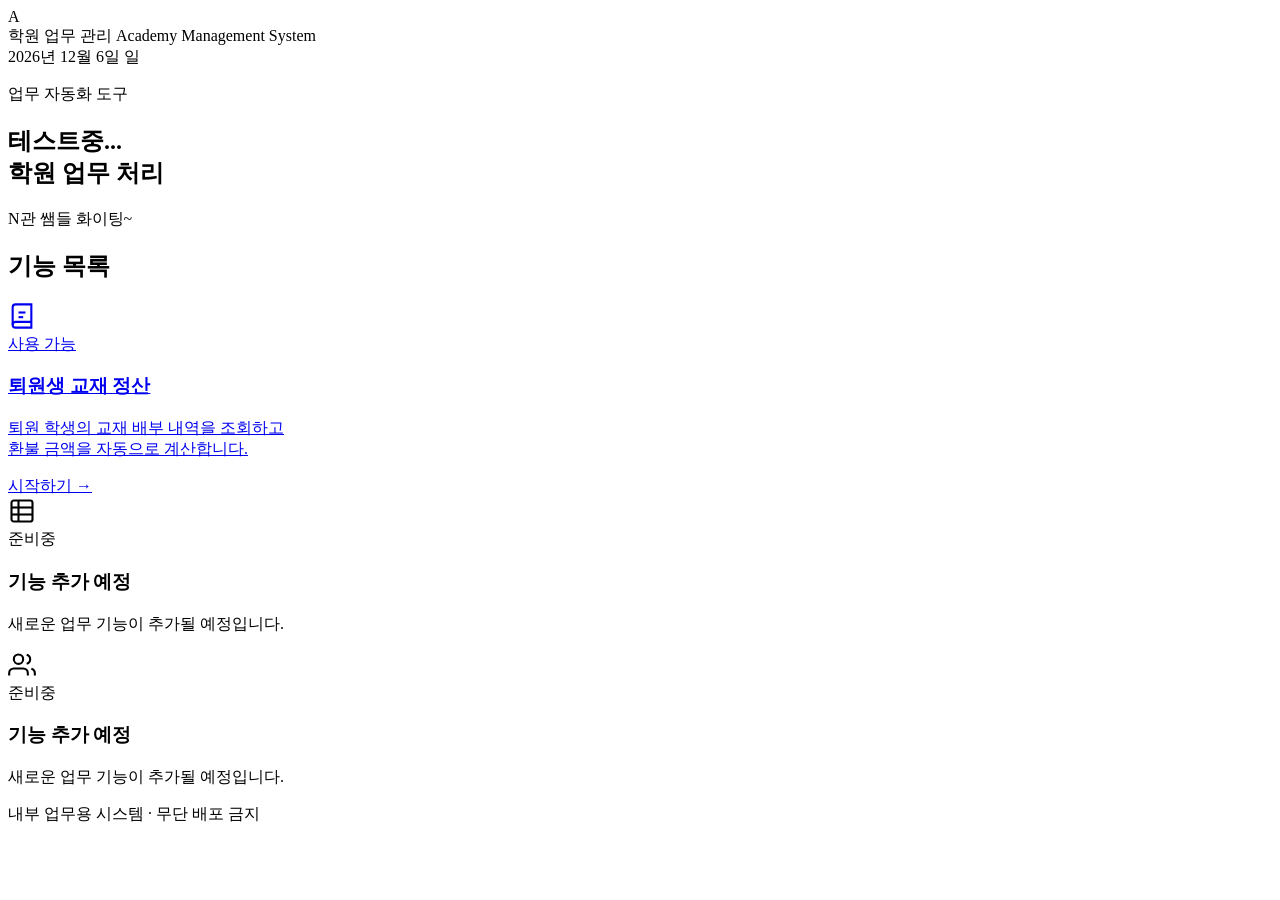
==== commit 05d3479c: "Add files via upload" ====
--- a/index.html
+++ b/index.html
@@ -4,7 +4,7 @@
   <meta charset="UTF-8">
   <meta name="viewport" content="width=device-width, initial-scale=1.0">
   <title>학원 업무 관리 시스템</title>
-  <link rel="stylesheet" href="style.css">
+  <link rel="stylesheet" href="css/style.css">
   <link href="https://fonts.googleapis.com/css2?family=Noto+Sans+KR:wght@300;400;500;700&family=Playfair+Display:wght@700&display=swap" rel="stylesheet">
 </head>
 <body class="landing-body">
@@ -29,8 +29,8 @@
   <main class="landing-main">
     <section class="hero">
       <p class="hero-eyebrow">업무 자동화 도구</p>
-      <h1 class="hero-title">빠르고 정확한<br>학원 업무 처리</h1>
-      <p class="hero-desc">반복적인 행정 업무를 스마트하게 처리하세요.</p>
+      <h1 class="hero-title">테스트중...<br>학원 업무 처리</h1>
+      <p class="hero-desc">N관 쌤들 화이팅~</p>
     </section>
 
     <section class="features-section">
